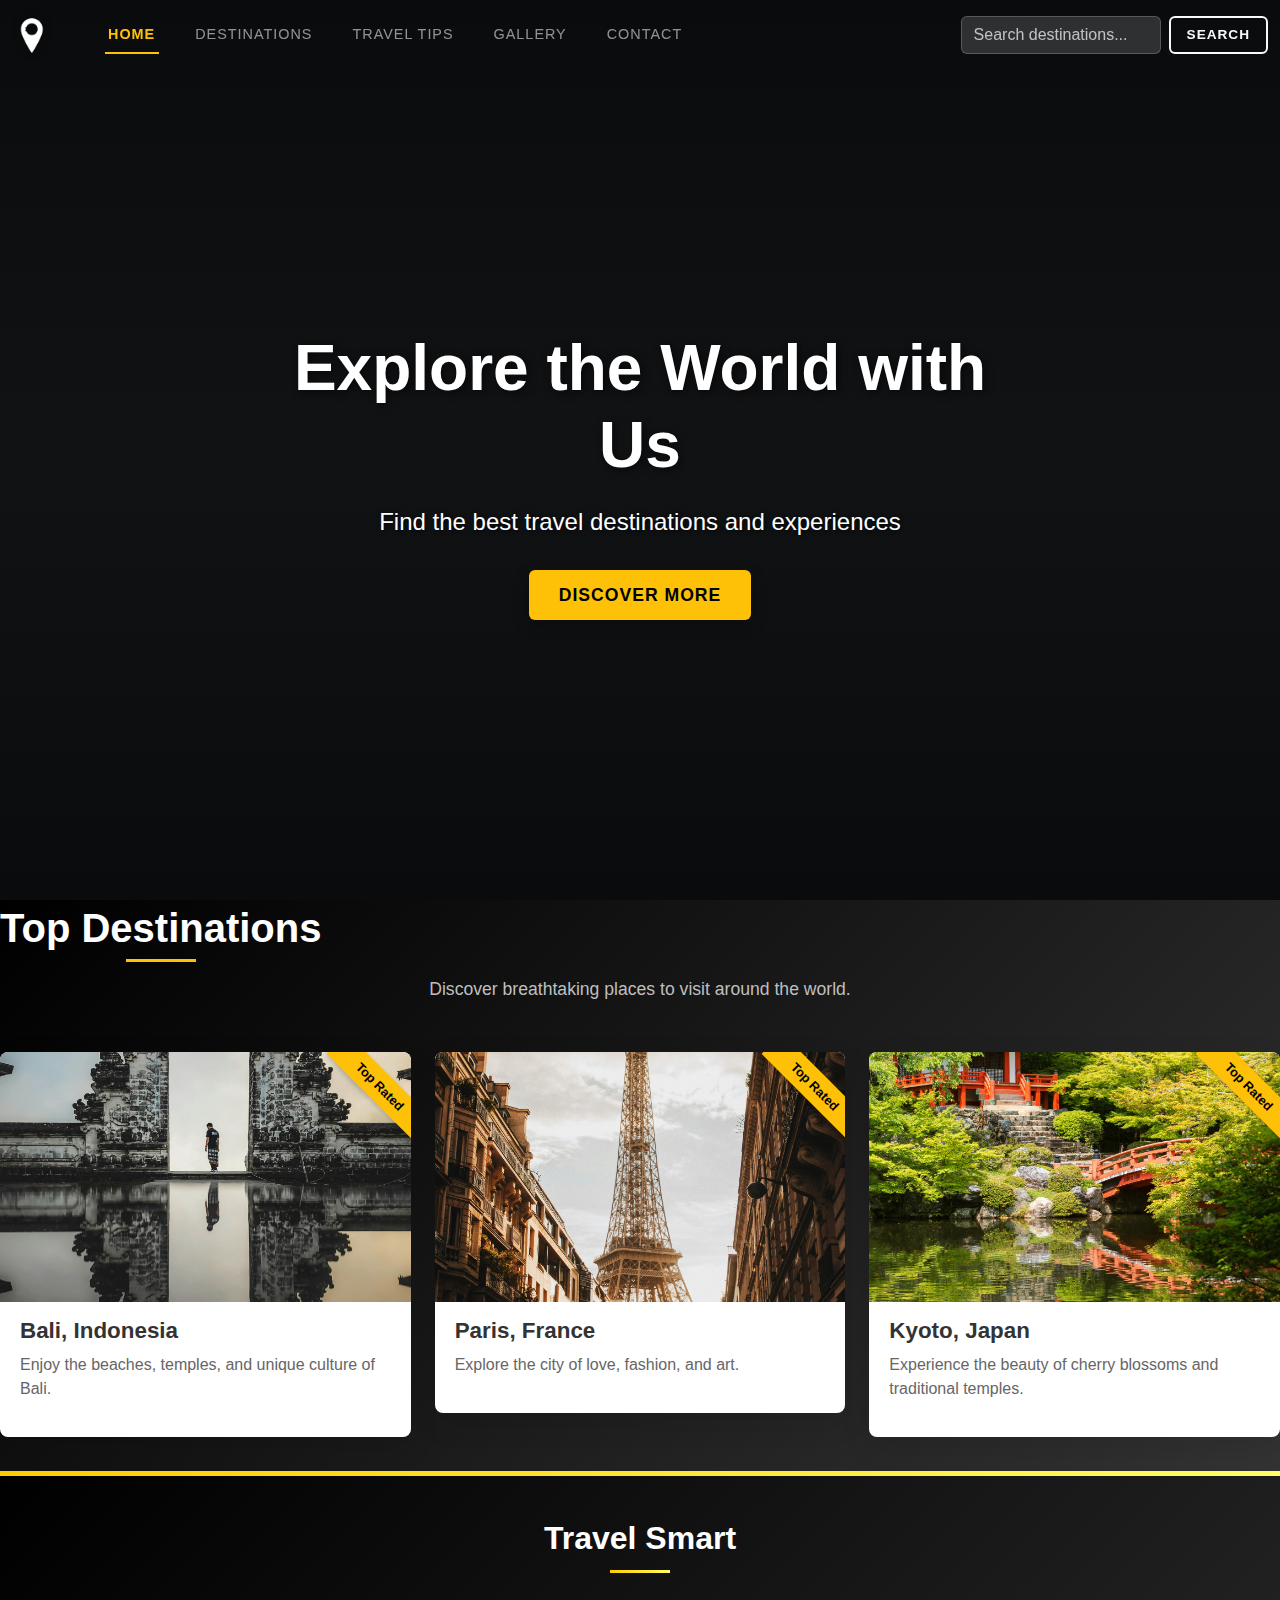
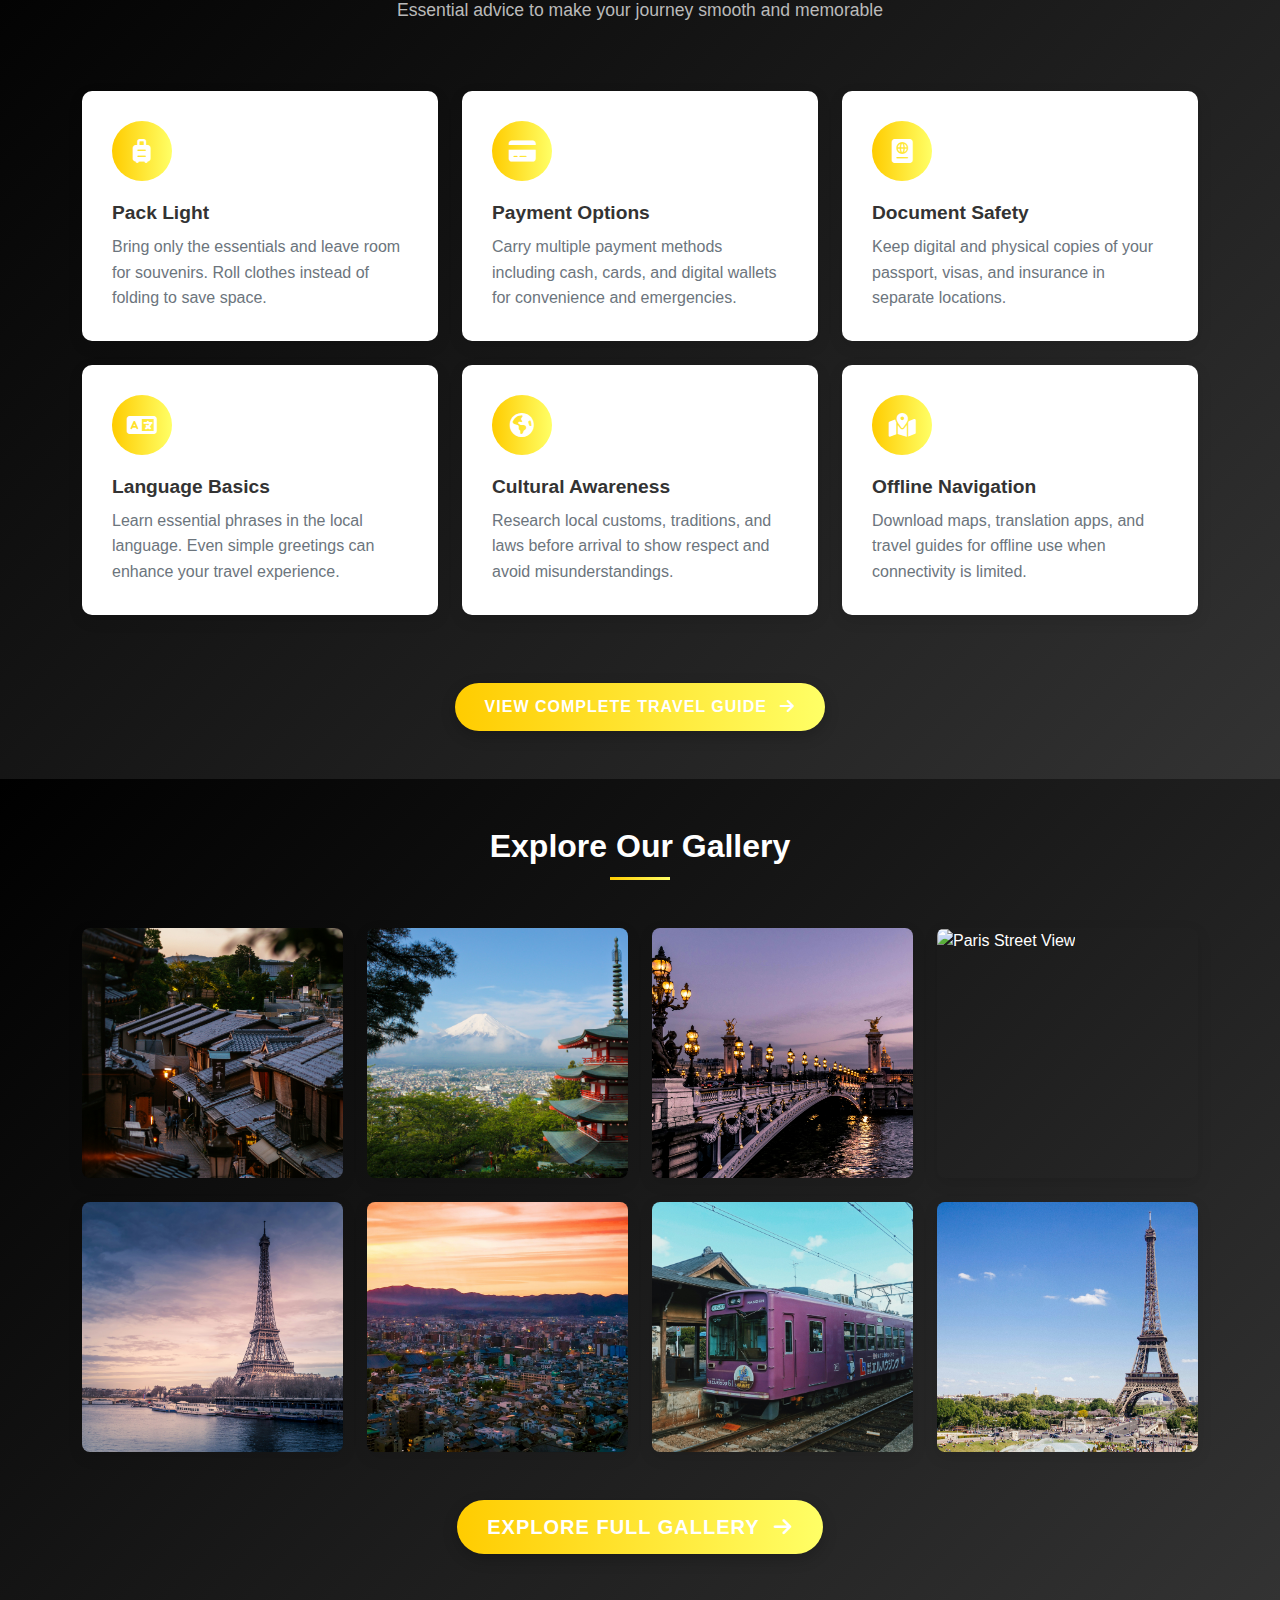
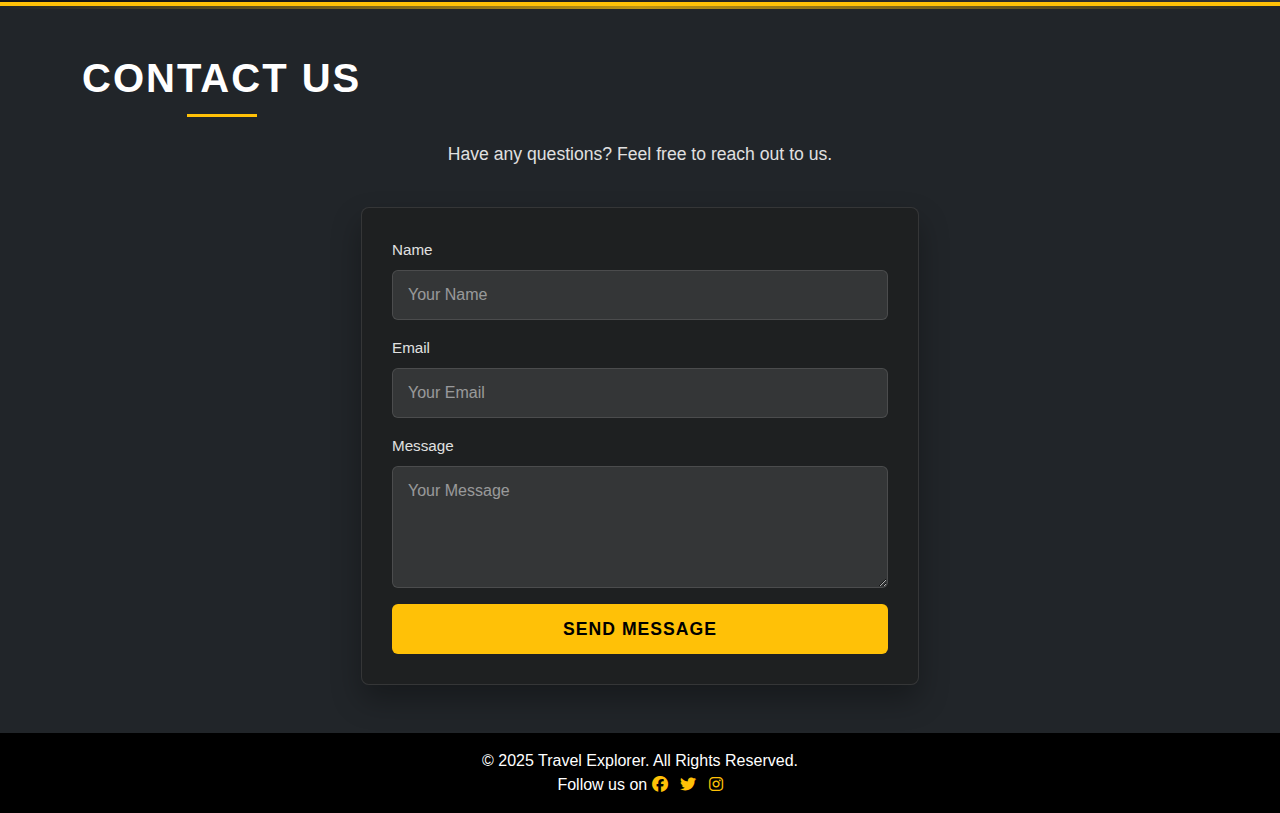
==== index.html @ 00bc07b2 "first commit" ====
<!DOCTYPE html>
<html lang="en">
<head>
    <meta charset="UTF-8">
    <meta name="viewport" content="width=device-width, initial-scale=1.0">
    <link href="https://cdn.jsdelivr.net/npm/bootstrap@5.3.3/dist/css/bootstrap.min.css" rel="stylesheet">
    <script src="https://cdn.jsdelivr.net/npm/bootstrap@5.3.3/dist/js/bootstrap.bundle.min.js"></script>
    <link href="https://cdnjs.cloudflare.com/ajax/libs/font-awesome/6.7.2/css/all.min.css" rel="stylesheet">
    <link rel="stylesheet" href="css/styles.css">
    <link rel="icon" type="image/png" href="images/logo.ico">
    <title>Travel Explorer</title>
</head>
<body>
    <!-- Navbar -->
    <nav class="navbar navbar-expand-lg navbar-dark bg-transparent fixed-top">
        <div class="container-fluid">
            <a class="navbar-brand" href="#"><img src="images/logo.png" width="40px" height="40px"></a>
            <button class="navbar-toggler" type="button" data-bs-toggle="collapse" data-bs-target="#navbarSupportedContent" aria-controls="navbarSupportedContent" aria-expanded="false" aria-label="Toggle navigation">
                <span class="navbar-toggler-icon"></span>
            </button>
            <div class="collapse navbar-collapse" id="navbarSupportedContent">
                <ul class="navbar-nav me-auto mb-2 mb-lg-0">
                    <li class="nav-item">
                        <a class="nav-link active" href="#home">Home</a>
                    </li>
                    <li class="nav-item">
                        <a class="nav-link" href="#destinations">Destinations</a>
                    </li>
                    <li class="nav-item">
                        <a class="nav-link" href="#travel-tips">Travel Tips</a>
                    </li>
                    <li class="nav-item">
                        <a class="nav-link" href="#gallery">Gallery</a>
                    </li>
                    <li class="nav-item">
                        <a class="nav-link" href="#contact">Contact</a>
                    </li>
                </ul>
                <form class="d-flex" role="search">
                    <input class="form-control me-2" type="search" placeholder="Search destinations..." aria-label="Search">
                    <button class="btn btn-outline-light" type="submit">Search</button>
                </form>
            </div>
        </div>
    </nav>
    
    <!-- Hero Section (Home) -->
    <header class="hero-section" id="home">
        <!-- First Video -->
        <video class="hero-video active" id="video1" autoplay muted playsinline>
            <source id="videoSource1" src="videos/temple.mp4" type="video/mp4">
        </video>
    
        <div class="hero-overlay"></div>
        <div class="hero-content">
            <h1>Explore the World with Us</h1>
            <p>Find the best travel destinations and experiences</p>
            <a href="#destinations" class="btn btn-warning">Discover More</a>
        </div>
    </header>

    <!-- Destinations Section -->
<section id="destinations" class="container-fluid py-1">
    <h2 class="text-center mb-4">Top Destinations</h2>
    <p class="text-center">Discover breathtaking places to visit around the world.</p>
    <div class="row">
        <div class="col-md-4">
            <div class="destination-card">
                <img src="images/bali/bali2.jpg" class="img-fluid rounded-top" alt="Destination 1">
                <h4 class="mt-3">Bali, Indonesia</h4>
                <p>Enjoy the beaches, temples, and unique culture of Bali.</p>
                <a href="#" class="explore-btn">Explore Destination</a>
            </div>
        </div>
        <div class="col-md-4">
            <div class="destination-card">
                <img src="images/france/par1.jpg" class="img-fluid rounded-top" alt="Destination 2">
                <h4 class="mt-3">Paris, France</h4>
                <p>Explore the city of love, fashion, and art.</p>
                <a href="#" class="explore-btn">Explore Destination</a>
            </div>
        </div>
        <div class="col-md-4">
            <div class="destination-card">
                <img src="images/japan/kyoto.jpg" class="img-fluid rounded-top" alt="Destination 3">
                <h4 class="mt-3">Kyoto, Japan</h4>
                <p>Experience the beauty of cherry blossoms and traditional temples.</p>
                <a href="#" class="explore-btn">Explore Destination</a>
            </div>
        </div>
    </div>
</section>
    
    
   <!-- Travel Tips Section -->
<section id="travel-tips" class="py-5">
    <div class="container">
        <div class="row justify-content-center">
            <div class="col-lg-8 text-center">
                <h2 class="section-title mb-4">Travel Smart</h2>
                <p class="section-subtitle mb-5">Essential advice to make your journey smooth and memorable</p>
            </div>
        </div>
        
        <div class="row travel-tips-container">
            <div class="col-lg-4 col-md-6 mb-4">
                <div class="tip-card">
                    <div class="tip-icon">
                        <i class="fas fa-suitcase-rolling"></i>
                    </div>
                    <div class="tip-content">
                        <h4>Pack Light</h4>
                        <p>Bring only the essentials and leave room for souvenirs. Roll clothes instead of folding to save space.</p>
                    </div>
                </div>
            </div>
            
            <div class="col-lg-4 col-md-6 mb-4">
                <div class="tip-card">
                    <div class="tip-icon">
                        <i class="fa-solid fa-credit-card"></i>
                    </div>
                    <div class="tip-content">
                        <h4>Payment Options</h4>
                        <p>Carry multiple payment methods including cash, cards, and digital wallets for convenience and emergencies.</p>
                    </div>
                </div>
            </div>
            
            <div class="col-lg-4 col-md-6 mb-4">
                <div class="tip-card">
                    <div class="tip-icon">
                        <i class="fas fa-passport"></i>
                    </div>
                    <div class="tip-content">
                        <h4>Document Safety</h4>
                        <p>Keep digital and physical copies of your passport, visas, and insurance in separate locations.</p>
                    </div>
                </div>
            </div>
            
            <div class="col-lg-4 col-md-6 mb-4">
                <div class="tip-card">
                    <div class="tip-icon">
                        <i class="fas fa-language"></i>
                    </div>
                    <div class="tip-content">
                        <h4>Language Basics</h4>
                        <p>Learn essential phrases in the local language. Even simple greetings can enhance your travel experience.</p>
                    </div>
                </div>
            </div>
            
            <div class="col-lg-4 col-md-6 mb-4">
                <div class="tip-card">
                    <div class="tip-icon">
                        <i class="fas fa-globe-americas"></i>
                    </div>
                    <div class="tip-content">
                        <h4>Cultural Awareness</h4>
                        <p>Research local customs, traditions, and laws before arrival to show respect and avoid misunderstandings.</p>
                    </div>
                </div>
            </div>
            
            <div class="col-lg-4 col-md-6 mb-4">
                <div class="tip-card">
                    <div class="tip-icon">
                        <i class="fas fa-map-marked-alt"></i>
                    </div>
                    <div class="tip-content">
                        <h4>Offline Navigation</h4>
                        <p>Download maps, translation apps, and travel guides for offline use when connectivity is limited.</p>
                    </div>
                </div>
            </div>
        </div>
        
        <div class="row mt-4">
            <div class="col-12 text-center">
                <a href="travel-guide.html" class="btn btn-primary tips-btn">
                    View Complete Travel Guide <i class="fas fa-arrow-right ms-2"></i>
                </a>
            </div>
        </div>
    </div>
</section>
    
    <!-- Font Awesome CDN (Include in <head> if not already added) -->
    <script src="https://kit.fontawesome.com/your-fontawesome-kit.js" crossorigin="anonymous"></script>
    

    <!-- Gallery Section -->
<section id="gallery" class="container-fluid py-5 position-relative">
    <div class="container">
        <h2 class="text-center mb-5 section-title">Explore Our Gallery</h2>
        
        <div class="row gallery-container">
            <div class="col-lg-3 col-md-4 col-sm-6 gallery-item mb-4">
                <div class="gallery-card">
                    <img src="images/japan/japan.jpg" alt="Japan Temple" class="img-fluid">
                    <div class="gallery-overlay">
                        <div class="gallery-info">
                            <h5>Japan</h5>
                            <p>Traditional Temple</p>
                        </div>
                    </div>
                </div>
            </div>
            
            <div class="col-lg-3 col-md-4 col-sm-6 gallery-item mb-4">
                <div class="gallery-card">
                    <img src="images/japan/japan1.jpg" alt="Japan Street Scene" class="img-fluid">
                    <div class="gallery-overlay">
                        <div class="gallery-info">
                            <h5>Japan</h5>
                            <p>Urban Exploration</p>
                        </div>
                    </div>
                </div>
            </div>
            
            <div class="col-lg-3 col-md-4 col-sm-6 gallery-item mb-4">
                <div class="gallery-card">
                    <img src="images/france/paris.jpg" alt="Paris Landmark" class="img-fluid">
                    <div class="gallery-overlay">
                        <div class="gallery-info">
                            <h5>France</h5>
                            <p>Paris Highlights</p>
                        </div>
                    </div>
                </div>
            </div>
            
            <div class="col-lg-3 col-md-4 col-sm-6 gallery-item mb-4">
                <div class="gallery-card">
                    <img src="images/france/paris11.jpg" alt="Paris Street View" class="img-fluid">
                    <div class="gallery-overlay">
                        <div class="gallery-info">
                            <h5>France</h5>
                            <p>Parisian Streets</p>
                        </div>
                    </div>
                </div>
            </div>
            
            <div class="col-lg-3 col-md-4 col-sm-6 gallery-item mb-4">
                <div class="gallery-card">
                    <img src="images/france/paris3.jpg" alt="Eiffel Tower" class="img-fluid">
                    <div class="gallery-overlay">
                        <div class="gallery-info">
                            <h5>France</h5>
                            <p>Iconic Landmarks</p>
                        </div>
                    </div>
                </div>
            </div>
            
            <div class="col-lg-3 col-md-4 col-sm-6 gallery-item mb-4">
                <div class="gallery-card">
                    <img src="images/japan/japan4.jpg" alt="Japanese Garden" class="img-fluid">
                    <div class="gallery-overlay">
                        <div class="gallery-info">
                            <h5>Japan</h5>
                            <p>Natural Beauty</p>
                        </div>
                    </div>
                </div>
            </div>
            
            <div class="col-lg-3 col-md-4 col-sm-6 gallery-item mb-4">
                <div class="gallery-card">
                    <img src="images/japan/japan7.jpg" alt="Mt Fuji" class="img-fluid">
                    <div class="gallery-overlay">
                        <div class="gallery-info">
                            <h5>Japan</h5>
                            <p>Scenic Landscapes</p>
                        </div>
                    </div>
                </div>
            </div>
            
            <div class="col-lg-3 col-md-4 col-sm-6 gallery-item mb-4">
                <div class="gallery-card">
                    <img src="images/france/paris2.jpg" alt="French Cafe" class="img-fluid">
                    <div class="gallery-overlay">
                        <div class="gallery-info">
                            <h5>France</h5>
                            <p>Cultural Experience</p>
                        </div>
                    </div>
                </div>
            </div>
        </div>
        
        <div class="text-center mt-4">
            <a href="full-gallery.html" class="btn btn-primary btn-lg explore-more-btn">
                Explore Full Gallery <i class="fas fa-arrow-right ms-2"></i>
            </a>
        </div>
    </div>
</section>
    

    
    
    
    

    <!-- Contact Section -->
    <section id="contact" class="bg-dark text-white py-5">
        <div class="container">
            <h2 class="text-center mb-4">Contact Us</h2>
            <p class="text-center">Have any questions? Feel free to reach out to us.</p>
            <form class="w-50 mx-auto">
                <div class="mb-3">
                    <label class="form-label">Name</label>
                    <input type="text" class="form-control" placeholder="Your Name">
                </div>
                <div class="mb-3">
                    <label class="form-label">Email</label>
                    <input type="email" class="form-control" placeholder="Your Email">
                </div>
                <div class="mb-3">
                    <label class="form-label">Message</label>
                    <textarea class="form-control" rows="4" placeholder="Your Message"></textarea>
                </div>
                <button type="submit" class="btn btn-warning w-100">Send Message</button>
            </form>
        </div>
    </section>

    <!-- Footer Section -->
<footer class="bg-black text-white text-center py-3">
    <div class="container">
        <p class="mb-0">&copy; 2025 Travel Explorer. All Rights Reserved.</p>
        <p class="mb-0">Follow us on 
            <a href="#" class="text-warning"><i class="fab fa-facebook"></i></a> 
            <a href="#" class="text-warning mx-2"><i class="fab fa-twitter"></i></a> 
            <a href="#" class="text-warning"><i class="fab fa-instagram"></i></a>
        </p>
    </div>
</footer>


    <!-- Link to External JavaScript File -->
    <script src="js/script.js"></script>
</body>
</html>
---- css/styles.css ----
body, html{
    font-family: Arial, sans-serif;
    background-color: #212529;
    color: white;
    overflow-x: hidden;
}

/* Enhanced Navbar Styling */
.navbar {
    padding: 15px 0;
    transition: all 0.3s ease;
  }
  
  /* Navbar background appears when scrolling */
  .navbar.scrolled {
    background-color: rgba(0, 0, 0, 0.85) !important;
    box-shadow: 0 5px 20px rgba(0, 0, 0, 0.5);
    padding: 10px 0;
  }
  
  .navbar-brand {
    font-weight: 700;
    padding: 0;
  }
  
  .navbar-brand img {
    filter: drop-shadow(0 0 5px rgba(0, 0, 0, 0.3));
    transition: transform 0.3s ease;
  }
  
  .navbar-brand:hover img {
    transform: scale(1.05);
  }
  
  .navbar-nav {
    margin-left: 20px;
  }
  
  .nav-item {
    position: relative;
    margin: 0 5px;
  }
  
  .nav-link {
    font-weight: 500;
    text-transform: uppercase;
    letter-spacing: 1px;
    font-size: 0.9rem;
    padding: 8px 15px !important;
    transition: color 0.3s ease;
  }
  
  .nav-link::after {
    content: '';
    position: absolute;
    width: 0;
    height: 2px;
    bottom: 0;
    left: 50%;
    background-color: #ffc107;
    transition: all 0.3s ease;
    transform: translateX(-50%);
  }
  
  .nav-link:hover::after,
  .nav-link.active::after {
    width: 70%;
  }
  
  .nav-link.active {
    color: #ffc107 !important;
    font-weight: 600;
  }
  
  .navbar-toggler {
    border: none;
    padding: 0;
  }
  
  .navbar-toggler:focus {
    box-shadow: none;
  }
  
  /* Search form styling */
  .navbar .form-control {
    background: rgba(255, 255, 255, 0.15);
    border: 1px solid rgba(255, 255, 255, 0.2);
    color: white;
    transition: all 0.3s ease;
    width: 200px;
  }
  
  .navbar .form-control:focus {
    background: rgba(255, 255, 255, 0.25);
    border-color: rgba(255, 255, 255, 0.4);
    box-shadow: 0 0 0 0.25rem rgba(255, 255, 255, 0.15);
    width: 250px;
  }
  
  .navbar .form-control::placeholder {
    color: rgba(255, 255, 255, 0.7);
  }
  
  .btn-outline-light {
    border-width: 2px;
    text-transform: uppercase;
    font-size: 0.85rem;
    font-weight: 600;
    letter-spacing: 1px;
    padding: 0.375rem 1rem;
  }
  
  .btn-outline-light:hover {
    background-color: #ffc107;
    border-color: #ffc107;
    color: #000;
  }
  
  /* Hero Section Styling */
  .hero-section {
    height: 100vh;
    position: relative;
    overflow: hidden;
    display: flex;
    align-items: center;
    justify-content: center;
  }
  
  .hero-video {
    position: absolute;
    top: 0;
    left: 0;
    width: 100%;
    height: 100%;
    object-fit: cover;
    opacity: 0;
    transition: opacity 1s ease-in-out;
    z-index: 1;
  }
  
  .hero-video.active {
    opacity: 1;
  }
  
  .hero-overlay {
    position: absolute;
    top: 0;
    left: 0;
    width: 100%;
    height: 100%;
    background: linear-gradient(
      to bottom,
      rgba(0, 0, 0, 0.7) 0%,
      rgba(0, 0, 0, 0.5) 50%,
      rgba(0, 0, 0, 0.7) 100%
    );
    z-index: 2;
  }
  
  .hero-content {
    position: relative;
    z-index: 3;
    text-align: center;
    color: white;
    max-width: 800px;
    padding: 0 20px;
    margin-top: 50px; /* Adjust based on navbar height */
  }
  
  .hero-content h1 {
    font-size: 4rem;
    font-weight: 800;
    margin-bottom: 20px;
    text-shadow: 2px 2px 8px rgba(0, 0, 0, 0.6);
    animation: fadeInDown 1s ease-out;
  }
  
  .hero-content p {
    font-size: 1.5rem;
    margin-bottom: 30px;
    text-shadow: 1px 1px 4px rgba(0, 0, 0, 0.8);
    animation: fadeInUp 1s ease-out;
    font-weight: 300;
  }
  
  .hero-content .btn {
    padding: 12px 30px;
    font-size: 1.1rem;
    font-weight: 600;
    text-transform: uppercase;
    letter-spacing: 1px;
    box-shadow: 0 5px 15px rgba(0, 0, 0, 0.3);
    transition: all 0.3s ease;
    animation: fadeIn 1.5s ease-out;
    border: none;
  }
  
  .hero-content .btn:hover {
    transform: translateY(-3px);
    box-shadow: 0 8px 20px rgba(0, 0, 0, 0.4);
    background-color: #e0a800;
  }
  
  .hero-content .btn:active {
    transform: translateY(-1px);
  }
  
  /* Animations */
  @keyframes fadeInDown {
    from {
      opacity: 0;
      transform: translateY(-30px);
    }
    to {
      opacity: 1;
      transform: translateY(0);
    }
  }
  
  @keyframes fadeInUp {
    from {
      opacity: 0;
      transform: translateY(30px);
    }
    to {
      opacity: 1;
      transform: translateY(0);
    }
  }
  
  @keyframes fadeIn {
    from {
      opacity: 0;
    }
    to {
      opacity: 1;
    }
  }
  
  /* Responsive adjustments */
  @media (max-width: 992px) {
    .navbar-collapse {
      background-color: rgba(0, 0, 0, 0.95);
      padding: 20px;
      border-radius: 8px;
      margin-top: 10px;
    }
    
    .navbar .form-control {
      width: 100%;
      margin-top: 15px;
    }
    
    .navbar .form-control:focus {
      width: 100%;
    }
    
    .navbar .d-flex {
      width: 100%;
    }
    
    .hero-content h1 {
      font-size: 3rem;
    }
    
    .hero-content p {
      font-size: 1.2rem;
    }
  }
  
  @media (max-width: 576px) {
    .hero-content h1 {
      font-size: 2.5rem;
    }
    
    .hero-content p {
      font-size: 1rem;
    }
    
    .hero-content .btn {
      padding: 10px 20px;
      font-size: 1rem;
    }
  }
/* Destinations Section Styling */
#destinations {
    padding: 80px 0;
    background: linear-gradient(135deg, #000000 0%, #333333 100%);
    position: relative;
  }
  
  /* Section Header Styling */
  #destinations h2 {
    font-size: 2.5rem;
    font-weight: 700;
    color: white;
    margin-bottom: 15px;
    position: relative;
    display: inline-block;
  }
  
  #destinations h2::after {
    content: '';
    position: absolute;
    width: 70px;
    height: 3px;
    background-color: #ffc107;
    bottom: -10px;
    left: 50%;
    transform: translateX(-50%);
  }
  
  #destinations > p {
    color: #bfbfbf;
    font-size: 1.1rem;
    max-width: 700px;
    margin: 0 auto 50px;
  }
  
  /* Destination Cards */
  .destination-card {
    margin-bottom: 30px;
    transition: all 0.3s ease;
    position: relative;
    overflow: hidden;
    border-radius: 8px;
    background-color: white;
    box-shadow: 0 10px 30px rgba(0, 0, 0, 0.1);
    padding-bottom: 20px;
  }
  
  .destination-card:hover {
    transform: translateY(-10px);
    box-shadow: 0 15px 35px rgba(0, 0, 0, 0.2);
  }
  
  .destination-card img {
    transition: all 0.5s ease;
    height: 250px;
    width: 100%;
    object-fit: cover;
    border-top-left-radius: 8px;
    border-top-right-radius: 8px;
  }
  
  .destination-card:hover img {
    transform: scale(1.05);
  }
  
  .destination-card h4 {
    font-weight: 600;
    color: #333;
    padding: 0 20px;
    font-size: 1.4rem;
    margin-top: 20px;
  }
  
  .destination-card p {
    color: #666;
    padding: 0 20px;
    font-size: 1rem;
  }
  
  /* Add destination label */
  .destination-card::before {
    content: 'Popular';
    position: absolute;
    top: 20px;
    right: -30px;
    background-color: #ffc107;
    color: #000;
    padding: 5px 30px;
    font-size: 0.8rem;
    font-weight: 600;
    transform: rotate(45deg);
    z-index: 1;
    box-shadow: 0 2px 5px rgba(0, 0, 0, 0.2);
  }
  
  /* Different labels for different cards */
  .destination-card:nth-child(1)::before {
    content: 'Top Rated';
    background-color: #ffc107;
  }
  
  .destination-card:nth-child(2)::before {
    content: 'Popular';
    background-color: #17a2b8;
    color: white;
  }
  
  .destination-card:nth-child(3)::before {
    content: 'Must See';
    background-color: #28a745;
    color: white;
  }
  
  /* Add "Explore" button */
  .destination-card::after {
    content: '';
    position: absolute;
    bottom: 0;
    left: 0;
    width: 100%;
    height: 0;
    background-color: rgba(255, 193, 7, 0.9);
    transition: all 0.3s ease;
    z-index: 0;
  }
  
  .destination-card:hover::after {
    height: 40px;
  }
  
  .destination-card .explore-btn {
    position: absolute;
    bottom: 10px;
    left: 50%;
    transform: translateX(-50%);
    opacity: 0;
    z-index: 2;
    transition: opacity 0.3s ease;
    color: white;
    font-weight: 600;
    text-decoration: none;
  }
  
  .destination-card:hover .explore-btn {
    opacity: 1;
  }
  
  /* Responsive adjustments */
  @media (max-width: 992px) {
    #destinations {
      padding: 60px 0;
    }
    
    .destination-card {
      margin-bottom: 40px;
    }
  }
  
  @media (max-width: 768px) {
    #destinations h2 {
      font-size: 2rem;
    }
    
    .destination-card img {
      height: 220px;
    }
  }
  
  @media (max-width: 576px) {
    #destinations {
      padding: 40px 0;
    }
    
    .destination-card img {
      height: 200px;
    }
  }
/* Travel Tips Section Styling */
#travel-tips {
  background: linear-gradient(135deg, #000000 0%, #333333 100%);
  position: relative;
}

#travel-tips::before {
  content: '';
  position: absolute;
  top: 0;
  left: 0;
  right: 0;
  height: 5px;
  background: linear-gradient(to right, #ffcc00, #ffff66);
}

.section-title {
  font-weight: 700;
  color: white;
  position: relative;
  padding-bottom: 15px;
}

.section-title:after {
  content: '';
  position: absolute;
  bottom: 0;
  left: 50%;
  transform: translateX(-50%);
  width: 60px;
  height: 3px;
  background: linear-gradient(to right, #ffcc00, #ffff66);

}

.section-subtitle {
  color: #bababa;
  font-size: 1.1rem;
  max-width: 700px;
  margin-left: auto;
  margin-right: auto;
}

.travel-tips-container {
  margin-top: 20px;
}

.tip-card {
  background-color: white;
  border-radius: 10px;
  box-shadow: 0 5px 15px rgba(0,0,0,0.1);
  padding: 30px;
  height: 100%;
  transition: all 0.3s ease;
  position: relative;
  overflow: hidden;
}

.tip-card:hover {
  transform: translateY(-5px);
  box-shadow: 0 10px 20px rgba(0,0,0,0.15);
}

.tip-card:after {
  content: '';
  position: absolute;
  bottom: 0;
  left: 0;
  width: 0%;
  height: 3px;
  background: linear-gradient(to right, #ffcc00, #ffff66);
  transition: width 0.3s ease;
}

.tip-card:hover:after {
  width: 100%;
}

.tip-icon {
  display: inline-flex;
  align-items: center;
  justify-content: center;
  width: 60px;
  height: 60px;
  background: linear-gradient(to right, #ffcc00, #ffff66);
  border-radius: 50%;
  margin-bottom: 20px;
}

.tip-icon i {
  font-size: 24px;
  color: white;
}

.tip-content h4 {
  font-size: 1.2rem;
  font-weight: 600;
  margin-bottom: 10px;
  color: #333;
}

.tip-content p {
  color: #6c757d;
  margin-bottom: 0;
  line-height: 1.6;
}

.tips-btn {
  padding: 12px 30px;
  font-weight: 600;
  border-radius: 30px;
  text-transform: uppercase;
  letter-spacing: 1px;
  background: linear-gradient(to right, #ffcc00, #ffff66);
  border: none;
  transition: all 0.3s ease;
  box-shadow: 0 5px 15px rgba(0,0,0,0.2);
  margin-top: 20px;
}

.tips-btn:hover {
  transform: translateY(-3px);
  box-shadow: 0 8px 20px rgba(0,0,0,0.3);
  background: linear-gradient(to right, #ffcc00, #ffff66);

}

@media (max-width: 767px) {
  .tip-card {
      padding: 20px;
      margin-bottom: 20px;
  }
  
  .tip-icon {
      width: 50px;
      height: 50px;
  }
  
  .tip-icon i {
      font-size: 20px;
  }
}

#gallery {
  background: linear-gradient(135deg, #000000 0%, #333333 100%);
  position: relative;
  overflow: hidden;
}

.section-title {
  font-weight: 700;
  color: white;
  position: relative;
  padding-bottom: 15px;
}

.section-title:after {
  content: '';
  position: absolute;
  bottom: 0;
  left: 50%;
  transform: translateX(-50%);
  width: 60px;
  height: 3px;
  background: linear-gradient(to right, #ffcc00, #ffff66);
}

.gallery-container {
  margin-top: 20px;
}

.gallery-card {
  position: relative;
  overflow: hidden;
  border-radius: 8px;
  box-shadow: 0 5px 15px rgba(0,0,0,0.1);
  height: 250px;
  transition: all 0.3s ease;
}

.gallery-card:hover {
  transform: translateY(-5px);
  box-shadow: 0 10px 25px rgba(0,0,0,0.2);
}

.gallery-card img {
  width: 100%;
  height: 100%;
  object-fit: cover;
  transition: transform 0.5s ease;
}

.gallery-card:hover img {
  transform: scale(1.1);
}

.gallery-overlay {
  position: absolute;
  top: 0;
  left: 0;
  right: 0;
  bottom: 0;
  background: rgba(0, 0, 0, 0.7);
  opacity: 0;
  display: flex;
  align-items: center;
  justify-content: center;
  transition: opacity 0.3s ease;
  border-radius: 8px;
}

.gallery-card:hover .gallery-overlay {
  opacity: 1;
}

.gallery-info {
  color: white;
  text-align: center;
  padding: 20px;
  transform: translateY(20px);
  transition: transform 0.3s ease;
}

.gallery-card:hover .gallery-info {
  transform: translateY(0);
}

.gallery-info h5 {
  font-weight: 600;
  margin-bottom: 5px;
}

.gallery-info p {
  margin: 0;
  font-size: 14px;
}

.explore-more-btn {
  padding: 12px 30px;
  font-weight: 600;
  border-radius: 30px;
  text-transform: uppercase;
  letter-spacing: 1px;
  background: linear-gradient(to right, #ffcc00, #ffff66);
  border: none;
  transition: all 0.3s ease;
  box-shadow: 0 5px 15px rgba(0,0,0,0.2);
}

.explore-more-btn:hover {
  transform: translateY(-3px);
  box-shadow: 0 8px 20px rgba(0,0,0,0.3);
  background: linear-gradient(to right, #ffcc00, #ffff66);
}

@media (max-width: 767px) {
  .gallery-card {
      height: 200px;
  }
}

/* Contact Section Styling */

/* Section Background with a subtle pattern */
#contact {
  background: linear-gradient(135deg, #000000 0%, #333333 100%);
    background-image: linear-gradient(rgba(0, 0, 0, 0.7), rgba(0, 0, 0, 0.7)), 
                      url('https://placeholder.pics/svg/1500x800/222222/222222/TRAVEL');
    background-size: cover;
    background-position: center;
    background-attachment: fixed;
    position: relative;
    border-top: 4px solid #ffc107; /* Matching your warning button color */
  }
  
  /* Decorative elements */
  #contact::before {
    content: '';
    position: absolute;
    top: 0;
    left: 0;
    right: 0;
    height: 3px;
    background: linear-gradient(90deg, transparent, rgba(255, 193, 7, 0.7), transparent);
  }
  
  /* Typography */
  #contact h2 {
    font-size: 2.5rem;
    font-weight: 700;
    text-transform: uppercase;
    letter-spacing: 2px;
    position: relative;
    display: inline-block;
    padding-bottom: 15px;
  }
  
  #contact h2::after {
    content: '';
    position: absolute;
    width: 70px;
    height: 3px;
    background-color: #ffc107;
    bottom: 0;
    left: 50%;
    transform: translateX(-50%);
  }
  
  #contact p {
    font-size: 1.1rem;
    font-weight: 300;
    margin-bottom: 40px;
    color: #e0e0e0;
  }
  
  /* Form styling */
  #contact form {
    background-color: rgba(30, 30, 30, 0.7);
    padding: 30px;
    border-radius: 8px;
    box-shadow: 0 15px 30px rgba(0, 0, 0, 0.3);
    border: 1px solid rgba(255, 255, 255, 0.1);
    max-width: 600px; /* Ensure form doesn't get too wide on larger screens */
  }
  
  #contact .form-label {
    color: #e0e0e0;
    font-size: 0.95rem;
    font-weight: 500;
    margin-bottom: 8px;
  }
  
  #contact .form-control {
    background-color: rgba(255, 255, 255, 0.1);
    border: 1px solid rgba(255, 255, 255, 0.2);
    color: white;
    padding: 12px 15px;
    font-size: 1rem;
    transition: all 0.3s ease;
  }
  
  #contact .form-control:focus {
    background-color: rgba(255, 255, 255, 0.15);
    border-color: #ffc107;
    box-shadow: 0 0 0 0.25rem rgba(255, 193, 7, 0.25);
  }
  
  #contact .form-control::placeholder {
    color: rgba(255, 255, 255, 0.5);
  }
  
  #contact textarea.form-control {
    min-height: 120px;
  }
  
  /* Button styling */
  #contact .btn-warning {
    padding: 12px 20px;
    font-weight: 600;
    font-size: 1.1rem;
    text-transform: uppercase;
    letter-spacing: 1px;
    transition: all 0.3s ease;
    border: none;
    background-color: #ffc107;
    color: #000;
  }
  
  #contact .btn-warning:hover {
    background-color: #e0a800;
    transform: translateY(-3px);
    box-shadow: 0 5px 15px rgba(255, 193, 7, 0.4);
  }
  
  #contact .btn-warning:active {
    transform: translateY(-1px);
  }
  
  /* Responsive adjustments */
  @media (max-width: 992px) {
    #contact form {
      width: 80% !important;
      margin: 0 auto;
    }
  }
  
  @media (max-width: 768px) {
    #contact form {
      width: 100% !important;
      padding: 20px;
    }
    
    #contact h2 {
      font-size: 2rem;
    }
  }

  .travel-tip {
    font-weight: 500;
    text-transform: uppercase;
    letter-spacing: 1px;
    font-size: 0.9rem;
    padding: 8px 15px !important;
    transition: color 0.3s ease;
  }
  
  .travel-tip::after {
    content: '';
    position: absolute;
    width: 0;
    height: 2px;
    bottom: 0;
    left: 50%;
    background-color: #ffc107;
    transition: all 0.3s ease;
    transform: translateX(-50%);
    color: #ffc107;
  }
  
  .travel-tip:hover::after,
  .travel-tip.active::after {
    width: 70%;
  }
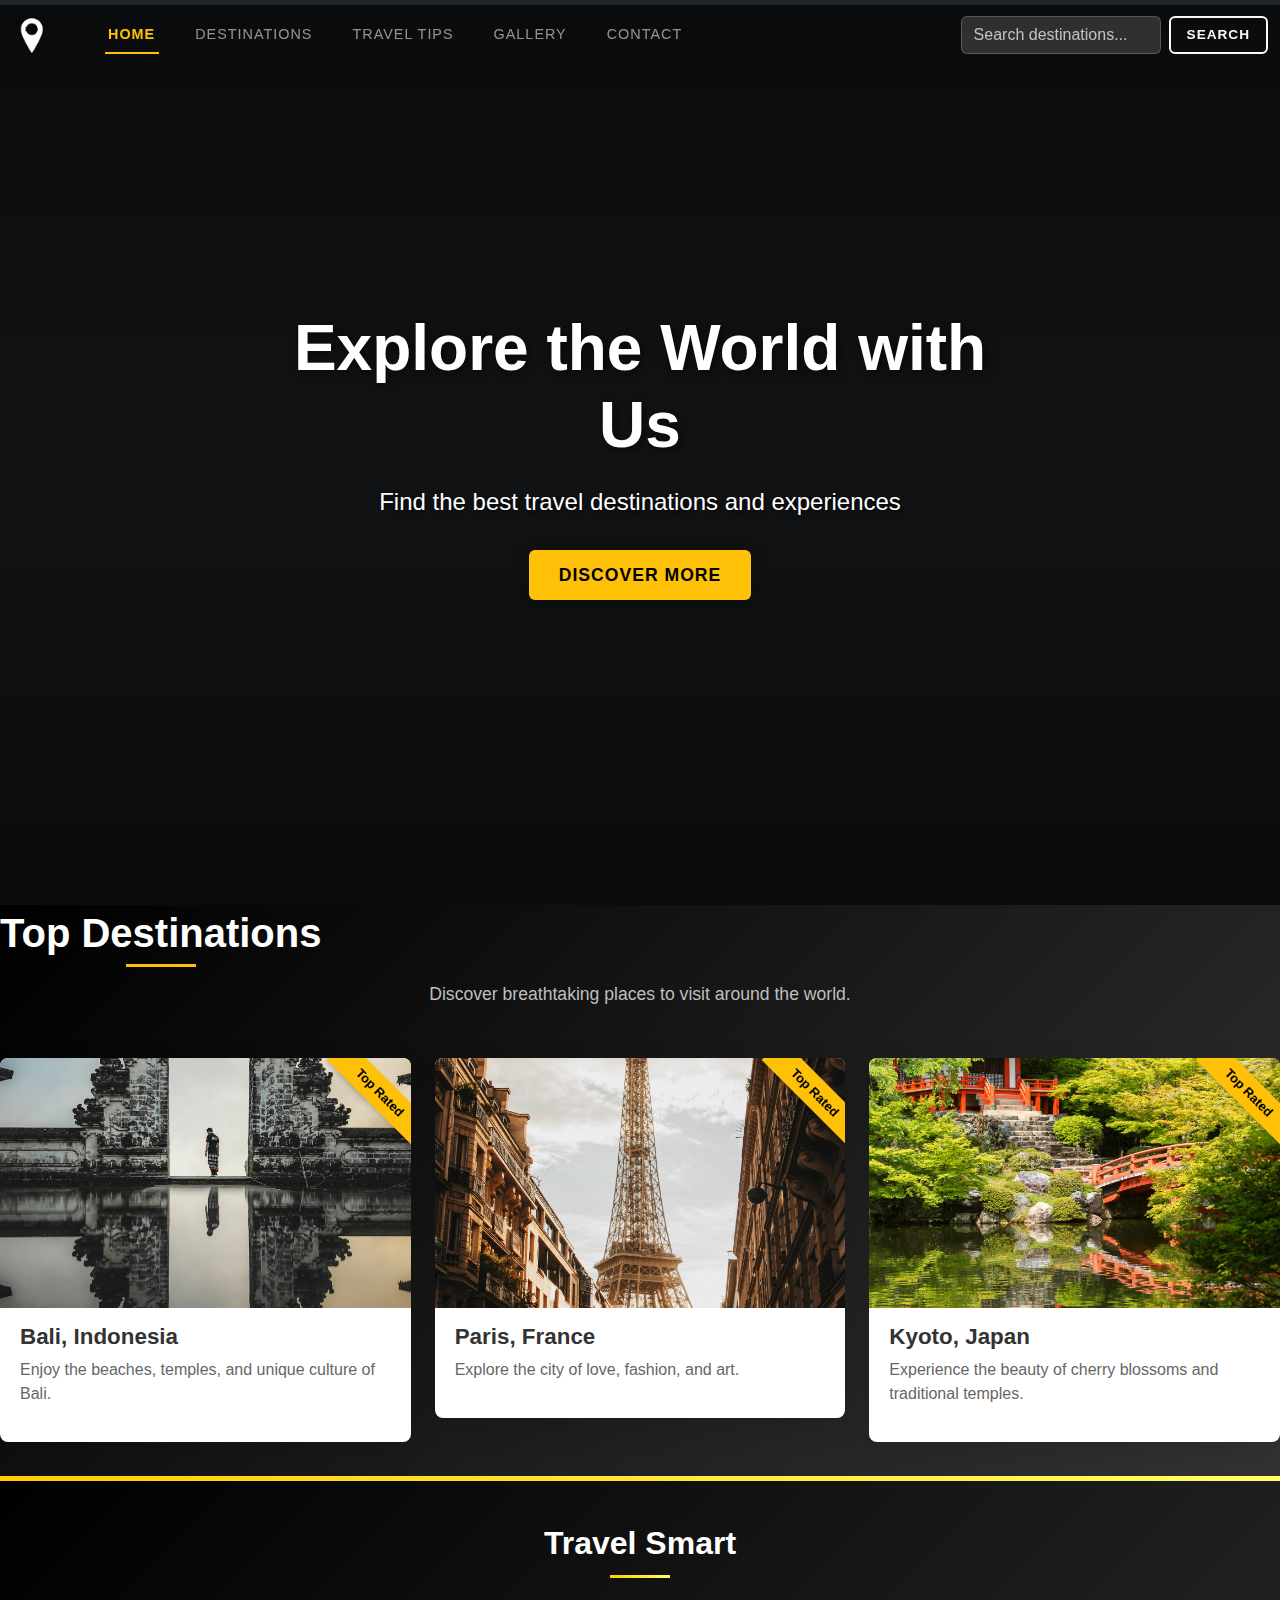
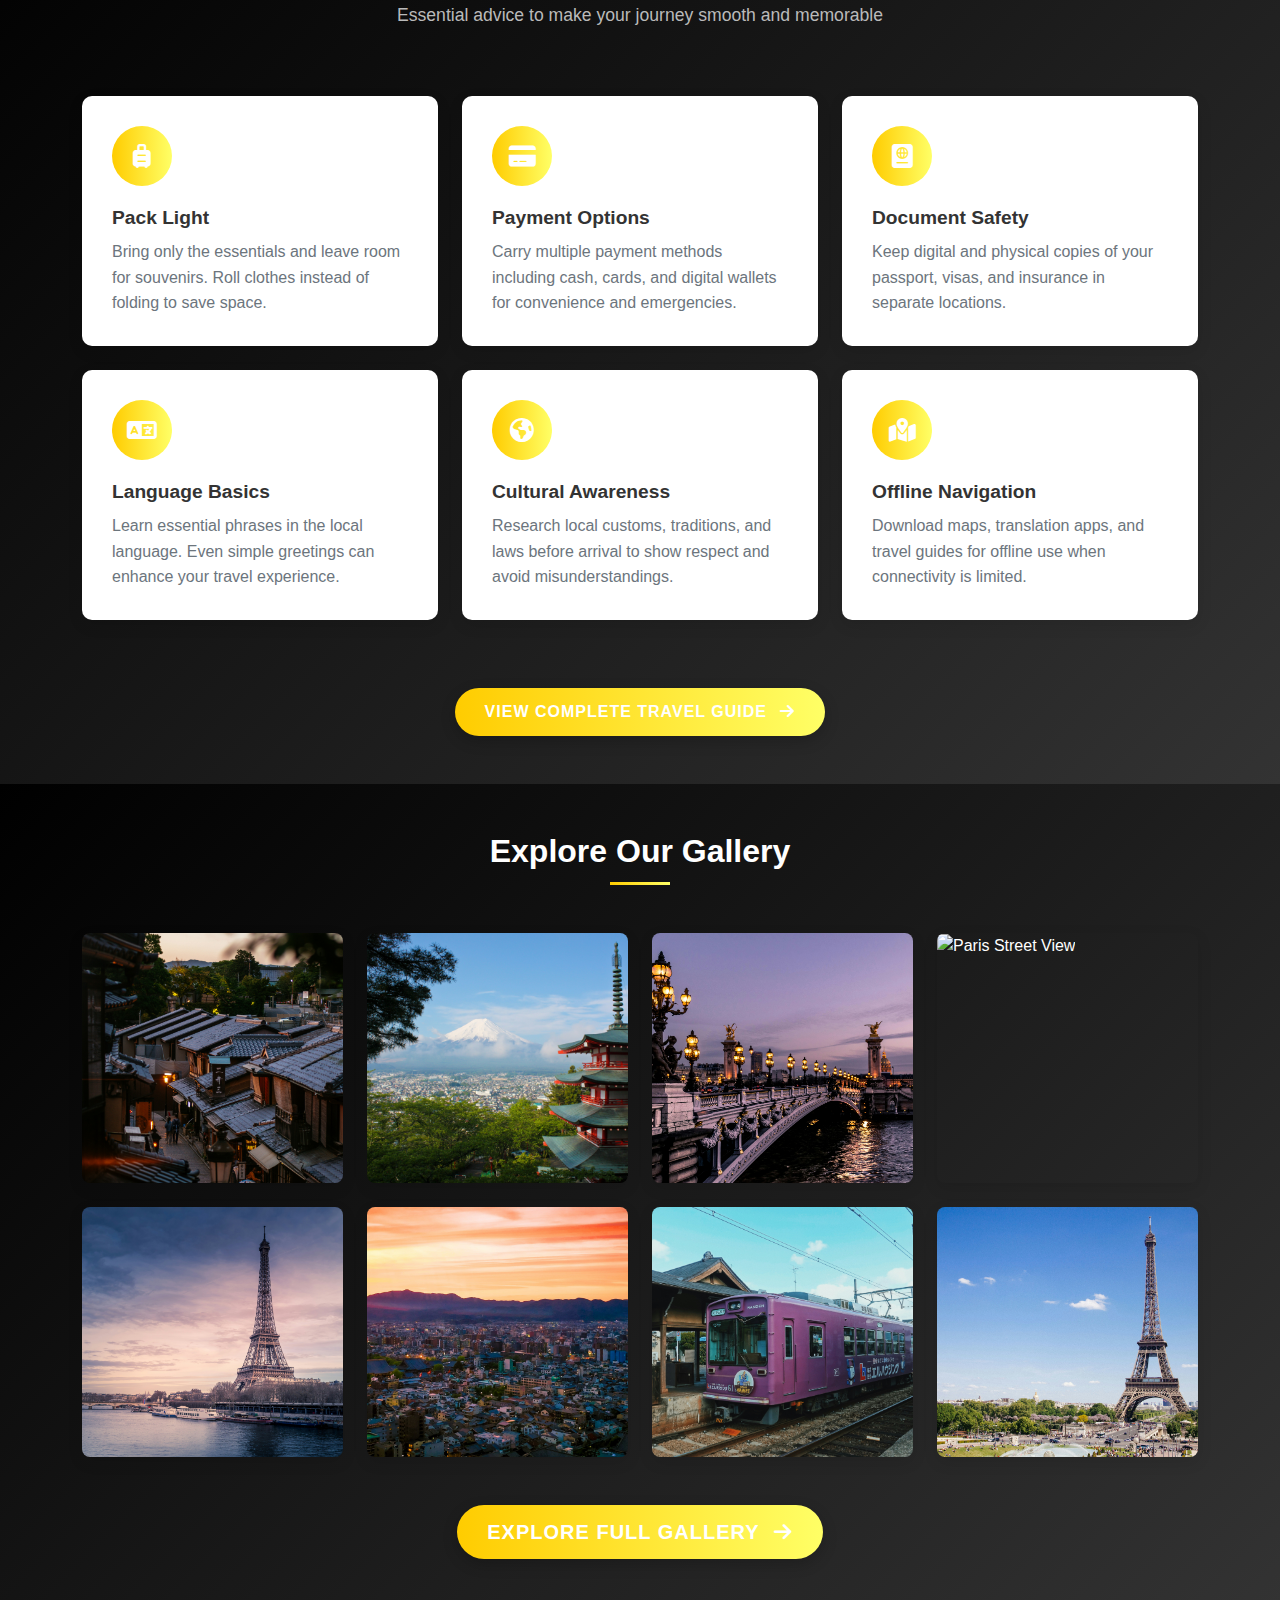
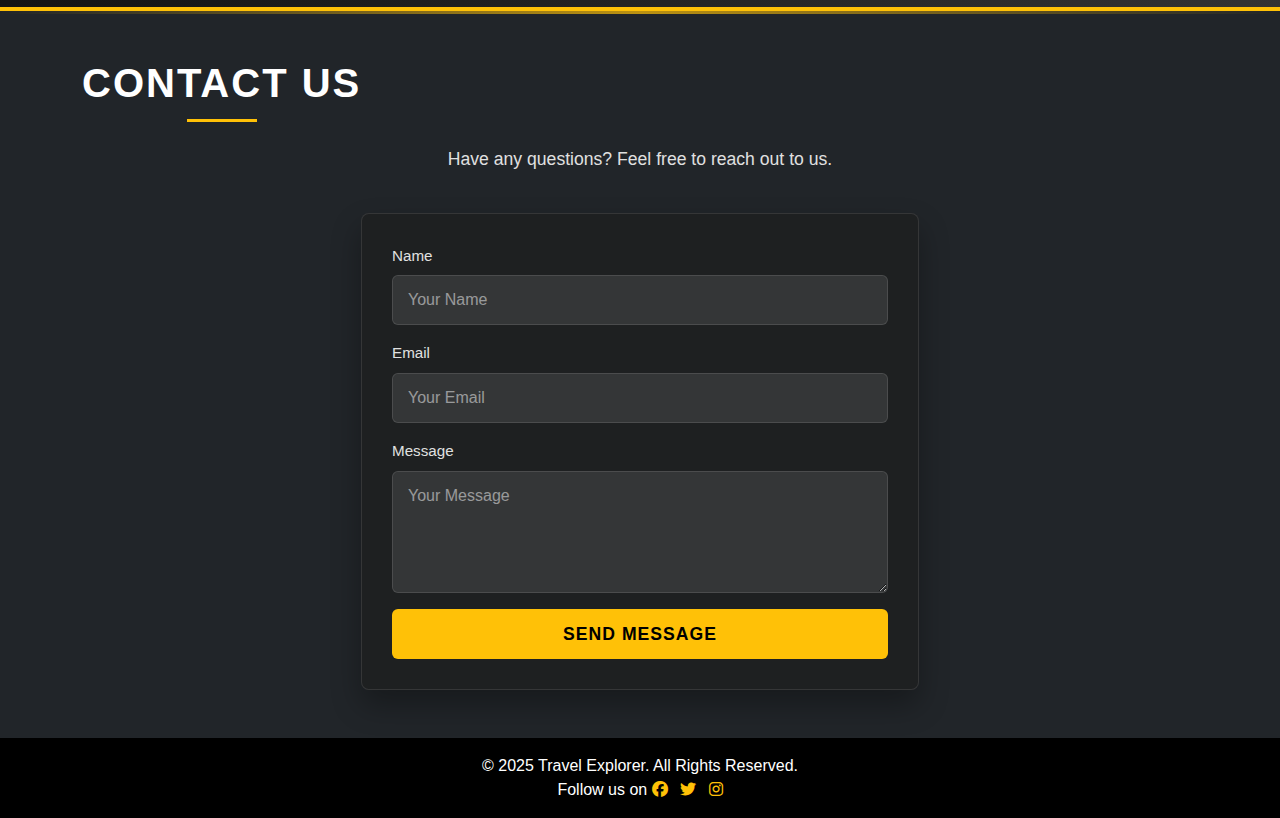
==== commit efe5a6b0: "Update index.html" ====
--- a/index.html
+++ b/index.html
@@ -46,11 +46,6 @@
     
     <!-- Hero Section (Home) -->
     <header class="hero-section" id="home">
-        <!-- First Video -->
-        <video class="hero-video active" id="video1" autoplay muted playsinline>
-            <source id="videoSource1" src="videos/temple.mp4" type="video/mp4">
-        </video>
-    
         <div class="hero-overlay"></div>
         <div class="hero-content">
             <h1>Explore the World with Us</h1>
--- a/css/styles.css
+++ b/css/styles.css
@@ -117,30 +117,31 @@
   }
   
   /* Hero Section Styling */
-  .hero-section {
-    height: 100vh;
+ .hero-section {
     position: relative;
-    overflow: hidden;
-    display: flex;
-    align-items: center;
-    justify-content: center;
-  }
-  
-  .hero-video {
+    width: 100%;
+    margin-top: -3.5%;
+    height: 100vh; /* Full viewport height */
+    background: url('/images/headerbg.jpg') no-repeat center center/cover;
+}
+
+.hero-overlay {
     position: absolute;
     top: 0;
     left: 0;
     width: 100%;
     height: 100%;
-    object-fit: cover;
-    opacity: 0;
-    transition: opacity 1s ease-in-out;
-    z-index: 1;
-  }
-  
-  .hero-video.active {
-    opacity: 1;
-  }
+    background: rgba(0, 0, 0, 0.5); /* Optional: Dark overlay */
+}
+
+.hero-content {
+    position: absolute;
+    top: 50%;
+    left: 50%;
+    transform: translate(-50%, -50%);
+    text-align: center;
+    color: white;
+}
   
   .hero-overlay {
     position: absolute;
@@ -881,4 +882,4 @@
   .travel-tip:hover::after,
   .travel-tip.active::after {
     width: 70%;
-  }+  }
